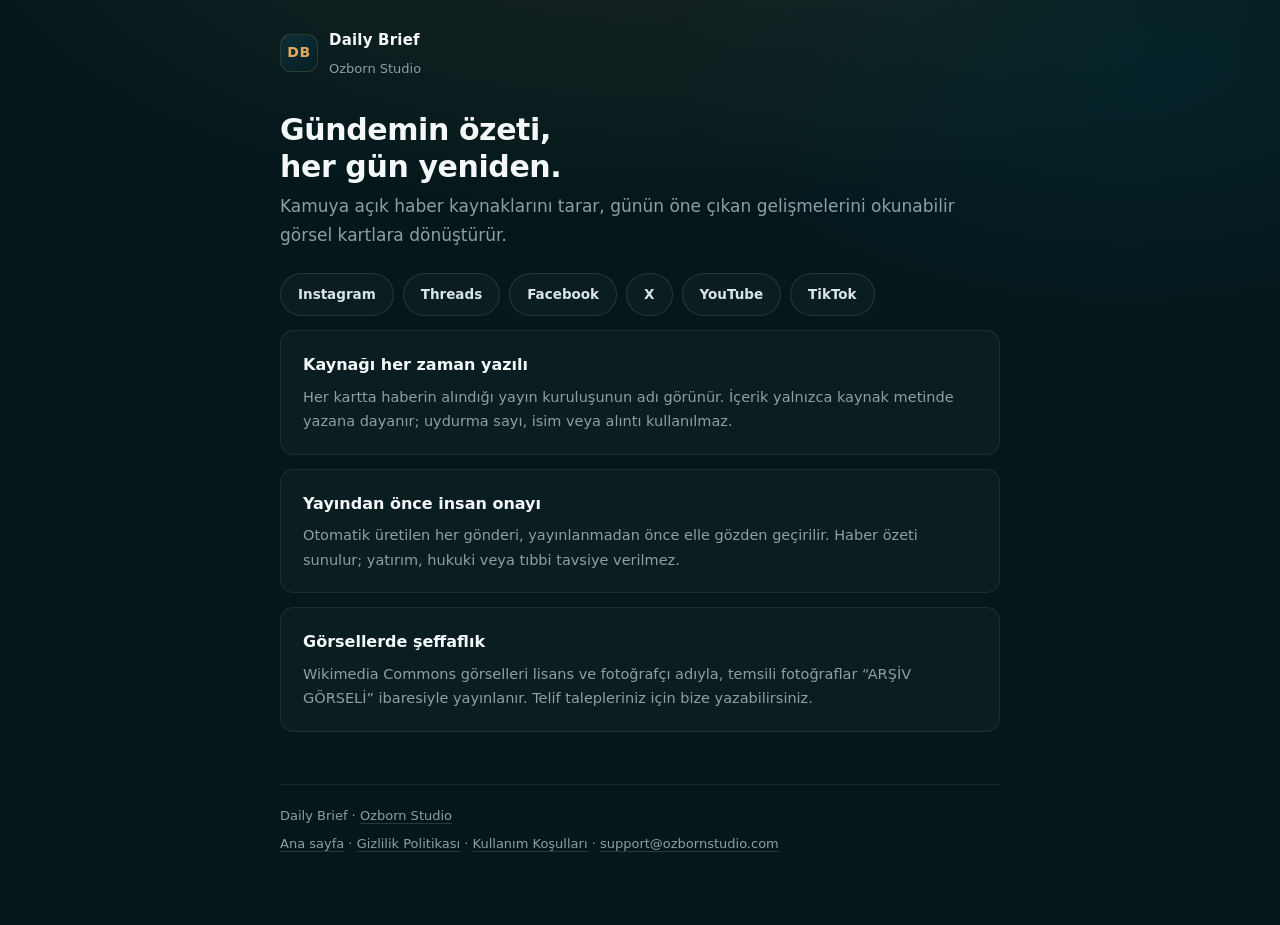
==== web/dailybrief/index.html @ d33b8d24 "feat(web): dailybrief.ozbornstudio.com tanitim ve yasal sayfalari NEDEN BU KLASOR BURADA Bir web sit" ====
<!DOCTYPE html>
<html lang="tr">
<head>
<meta charset="UTF-8">
<meta name="viewport" content="width=device-width, initial-scale=1.0">
<meta name="color-scheme" content="dark">
<title>Daily Brief — Günlük Haber Özeti</title>
<style>
/* Daily Brief — ortak stil.
   Renkler slaytlardaki marka paletinden alındı:
   petrol #04181C zemin, kehribar #E2AA58 vurgu, turkuaz #06B6D4 ikincil. */
:root{
  --petrol:#04181C; --petrol-2:#07222a;
  --kehribar:#E2AA58; --turkuaz:#06B6D4;
  --metin:#dbe4e6; --soluk:#8ba0a5; --baslik:#f4f8f8;
  --cizgi:rgba(226,170,88,.16); --kart:rgba(255,255,255,.028);
}
*{box-sizing:border-box}
html{-webkit-text-size-adjust:100%}
body{
  margin:0; padding:0 20px 64px;
  font-family:-apple-system,BlinkMacSystemFont,"Segoe UI",system-ui,sans-serif;
  font-size:16px; line-height:1.7; color:var(--metin);
  background:var(--petrol);
  background-image:
    radial-gradient(1100px 520px at 50% -12%, rgba(226,170,88,.10), transparent 62%),
    radial-gradient(760px 420px at 88% 6%, rgba(6,182,212,.07), transparent 60%);
  background-repeat:no-repeat;
}
.sayfa{max-width:720px;margin:0 auto}

/* --- üst şerit --- */
.ust{display:flex;align-items:center;gap:11px;padding:26px 0 4px}
.rozet{
  width:38px;height:38px;border-radius:11px;flex:none;
  display:grid;place-items:center;
  background:linear-gradient(145deg,#0d2f38,#061e24);
  border:1px solid var(--cizgi);
  color:var(--kehribar);font-weight:800;font-size:14px;letter-spacing:.5px;
}
.ust b{color:var(--baslik);font-size:15px;font-weight:650;letter-spacing:.2px}
.ust span{color:var(--soluk);font-size:13px}

h1{color:var(--baslik);font-size:30px;line-height:1.25;margin:26px 0 6px;letter-spacing:-.4px}
h2{color:var(--kehribar);font-size:16px;margin:34px 0 8px;letter-spacing:.2px}
h3{color:var(--baslik);font-size:16px;margin:0 0 6px}
p{margin:0 0 14px}
a{color:var(--kehribar);text-decoration:none;border-bottom:1px solid rgba(226,170,88,.32)}
a:hover{border-bottom-color:var(--kehribar)}
strong{color:var(--baslik);font-weight:650}
code{background:rgba(255,255,255,.06);padding:1px 6px;border-radius:5px;font-size:.9em}
ul{padding-left:20px;margin:0 0 14px}
li{margin:5px 0}
.updated{color:var(--soluk);font-size:13.5px;margin:0 0 22px}

/* --- dil sekmeleri --- */
.tabs{display:flex;gap:4px;margin:22px 0 26px;
  border-bottom:1px solid rgba(255,255,255,.07)}
.tab{padding:9px 16px;background:none;border:0;border-bottom:2px solid transparent;
  color:var(--soluk);font-size:13.5px;font-weight:650;cursor:pointer;
  font-family:inherit;transition:color .15s}
.tab:hover{color:var(--metin)}
.tab.active{color:var(--kehribar);border-bottom-color:var(--kehribar)}
.lang{display:none}
.lang.active{display:block}

/* --- kanal düğmeleri --- */
.kanallar{display:flex;flex-wrap:wrap;gap:9px;margin:24px 0 6px}
.kanallar a{
  padding:9px 17px;border-radius:999px;border:1px solid var(--cizgi);
  background:var(--kart);color:var(--metin);font-size:13.5px;font-weight:650;
  transition:border-color .16s, color .16s, background .16s}
.kanallar a:hover{border-color:var(--kehribar);color:var(--kehribar);
  background:rgba(226,170,88,.07)}

/* --- kartlar --- */
.kart{border:1px solid rgba(255,255,255,.075);border-radius:14px;
  background:var(--kart);padding:20px 22px;margin:14px 0}
.kart p{color:var(--soluk);font-size:14.5px;margin:0}

footer{margin-top:52px;padding-top:20px;border-top:1px solid rgba(255,255,255,.07);
  color:var(--soluk);font-size:13px}
footer a{color:var(--soluk);border-bottom-color:rgba(255,255,255,.14)}
footer a:hover{color:var(--kehribar)}
footer p{margin:0 0 6px}

@media (max-width:560px){
  h1{font-size:25px}
  body{padding:0 16px 48px}
}
</style>
</head>
<body>
<div class="sayfa">
<div class="ust">
  <div class="rozet">DB</div>
  <div><b>Daily Brief</b><br><span>Ozborn Studio</span></div>
</div>

<h1>Gündemin özeti,<br>her gün yeniden.</h1>
<p style="color:var(--soluk);font-size:17px;margin-bottom:4px">
  Kamuya açık haber kaynaklarını tarar, günün öne çıkan gelişmelerini
  okunabilir görsel kartlara dönüştürür.</p>

<div class="kanallar">
  <a href="https://instagram.com/dailybrief.co">Instagram</a>
  <a href="https://www.threads.net/@dailybrief.co">Threads</a>
  <a href="https://www.facebook.com/1257779344086239">Facebook</a>
  <a href="https://x.com/dailybrief_co">X</a>
  <a href="https://www.youtube.com/@Do%C4%9Fukan%C3%96ZDO%C4%9EAN-t9f">YouTube</a>
  <a href="https://www.tiktok.com/@dailybrief.co">TikTok</a>
</div>

<div class="kart">
  <h3>Kaynağı her zaman yazılı</h3>
  <p>Her kartta haberin alındığı yayın kuruluşunun adı görünür. İçerik yalnızca
     kaynak metinde yazana dayanır; uydurma sayı, isim veya alıntı kullanılmaz.</p>
</div>

<div class="kart">
  <h3>Yayından önce insan onayı</h3>
  <p>Otomatik üretilen her gönderi, yayınlanmadan önce elle gözden geçirilir.
     Haber özeti sunulur; yatırım, hukuki veya tıbbi tavsiye verilmez.</p>
</div>

<div class="kart">
  <h3>Görsellerde şeffaflık</h3>
  <p>Wikimedia Commons görselleri lisans ve fotoğrafçı adıyla, temsili
     fotoğraflar &ldquo;ARŞİV GÖRSELİ&rdquo; ibaresiyle yayınlanır. Telif
     talepleriniz için bize yazabilirsiniz.</p>
</div>

<footer>
  <p>Daily Brief · <a href="https://ozbornstudio.com">Ozborn Studio</a></p>
  <p><a href="/">Ana sayfa</a> · <a href="/privacy">Gizlilik Politikası</a> ·
     <a href="/terms">Kullanım Koşulları</a> ·
     <a href="mailto:support@ozbornstudio.com">support@ozbornstudio.com</a></p>
</footer>
</div>
</body>
</html>
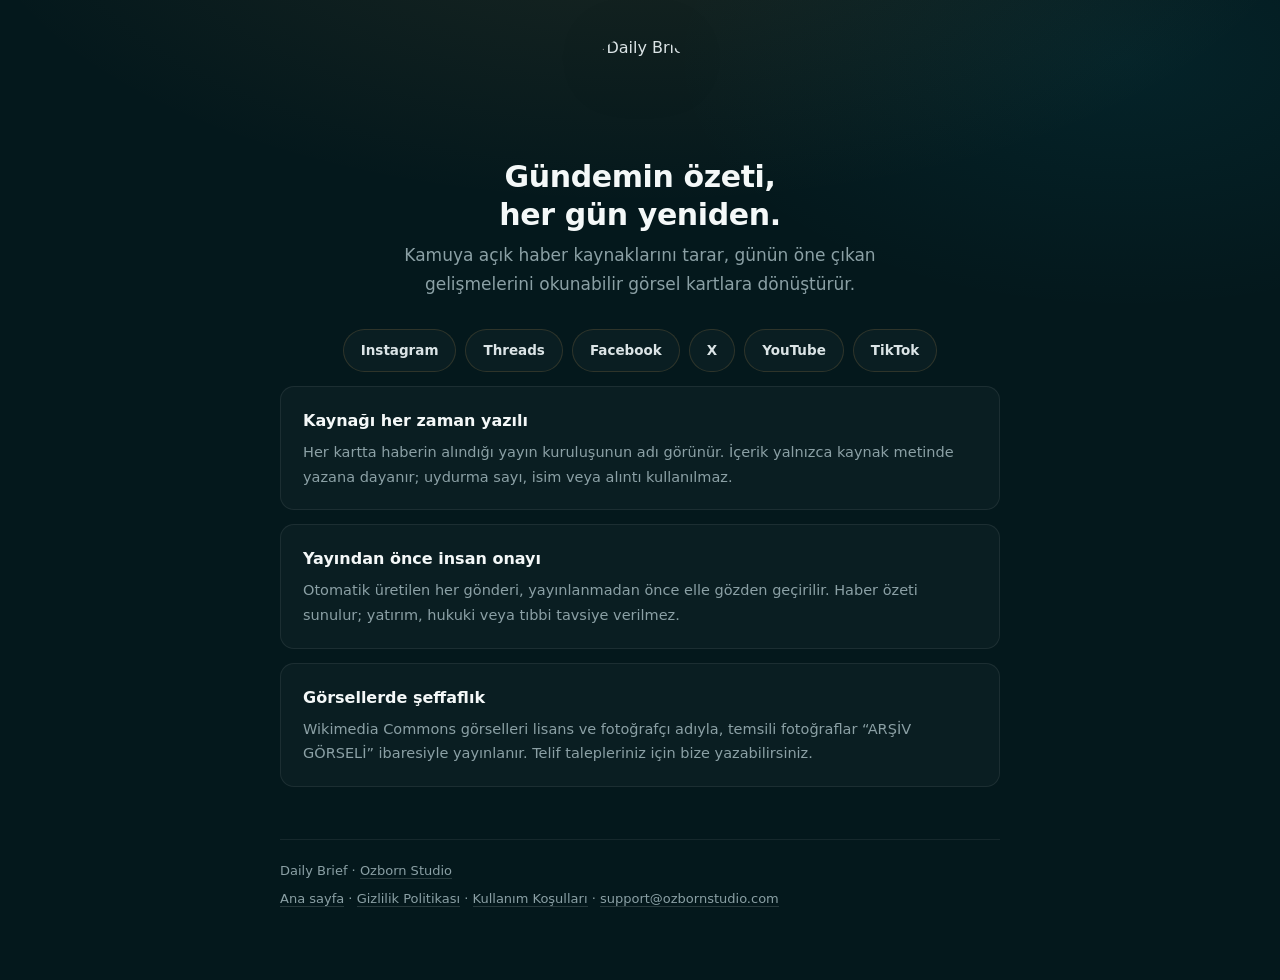
==== commit da584e19: "feat(web): marka logosu eklendi + Facebook baglantisi KULLANICI ISTEGI: "facebook sayfasi neden yok," ====
--- a/web/dailybrief/index.html
+++ b/web/dailybrief/index.html
@@ -4,6 +4,8 @@
 <meta charset="UTF-8">
 <meta name="viewport" content="width=device-width, initial-scale=1.0">
 <meta name="color-scheme" content="dark">
+<link rel="icon" type="image/png" href="/favicon.png">
+<link rel="apple-touch-icon" href="/favicon.png">
 <title>Daily Brief — Günlük Haber Özeti</title>
 <style>
 /* Daily Brief — ortak stil.
@@ -31,13 +33,22 @@
 
 /* --- üst şerit --- */
 .ust{display:flex;align-items:center;gap:11px;padding:26px 0 4px}
-.rozet{
-  width:38px;height:38px;border-radius:11px;flex:none;
-  display:grid;place-items:center;
-  background:linear-gradient(145deg,#0d2f38,#061e24);
-  border:1px solid var(--cizgi);
-  color:var(--kehribar);font-weight:800;font-size:14px;letter-spacing:.5px;
-}
+/* ⚠️ LOGO KÜÇÜKKEN OKUNMUYOR. Marka logosu ayrıntılı bir rozet
+   (küre, RSS dalgaları, kabartma DB harfleri) ve 40px'te koyu zeminde
+   lekeye dönüşüyor — ölçüldü. Bu yüzden iki boy var:
+     .kahraman  ana sayfada, 104px, ortalanmış  → ayrıntı görünüyor
+     .rozet     yasal sayfaların üst şeridinde, 46px → tanınıyor ama
+                sayfanın önüne geçmiyor
+   Dairesel logonun kendi metal kenarı olduğu için ek çerçeve/zemin
+   verilmiyor; üst üste binen iki çember kirli duruyordu. */
+.rozet{width:46px;height:46px;flex:none;display:block;border-radius:50%}
+.kahraman{text-align:center;padding:34px 0 6px}
+.kahraman img{width:104px;height:104px;border-radius:50%;display:inline-block;
+  filter:drop-shadow(0 10px 26px rgba(0,0,0,.55))}
+.kahraman h1{margin:20px 0 8px}
+.kahraman .slogan{color:var(--soluk);font-size:17px;max-width:520px;
+  margin:0 auto}
+.kahraman + .kanallar{justify-content:center}
 .ust b{color:var(--baslik);font-size:15px;font-weight:650;letter-spacing:.2px}
 .ust span{color:var(--soluk);font-size:13px}
 
@@ -92,15 +103,12 @@
 </head>
 <body>
 <div class="sayfa">
-<div class="ust">
-  <div class="rozet">DB</div>
-  <div><b>Daily Brief</b><br><span>Ozborn Studio</span></div>
+<div class="kahraman">
+  <img src="/logo.webp" alt="Daily Brief" width="104" height="104">
+  <h1>Gündemin özeti,<br>her gün yeniden.</h1>
+  <p class="slogan">Kamuya açık haber kaynaklarını tarar, günün öne çıkan
+     gelişmelerini okunabilir görsel kartlara dönüştürür.</p>
 </div>
-
-<h1>Gündemin özeti,<br>her gün yeniden.</h1>
-<p style="color:var(--soluk);font-size:17px;margin-bottom:4px">
-  Kamuya açık haber kaynaklarını tarar, günün öne çıkan gelişmelerini
-  okunabilir görsel kartlara dönüştürür.</p>
 
 <div class="kanallar">
   <a href="https://instagram.com/dailybrief.co">Instagram</a>
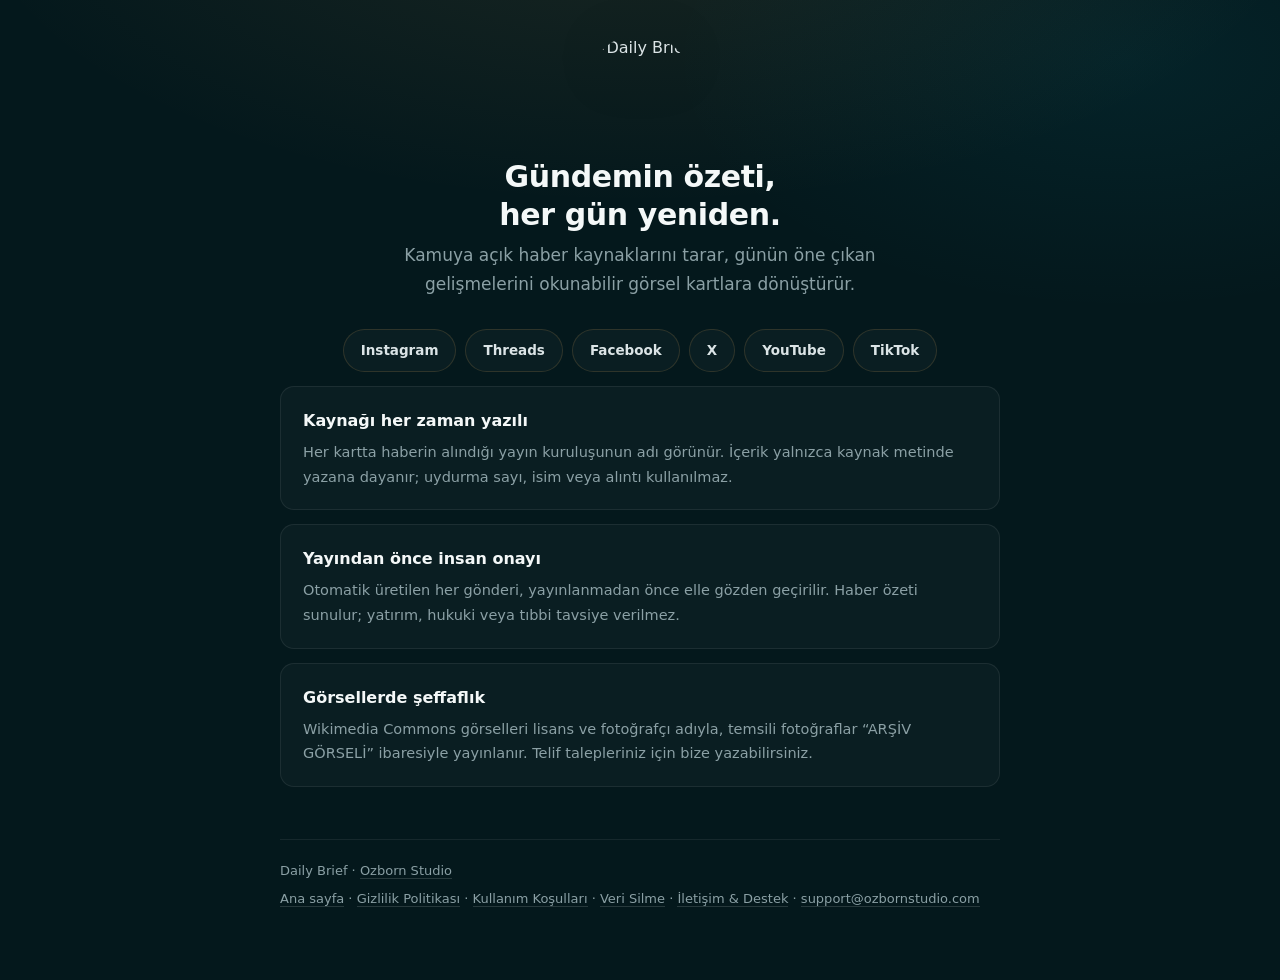
==== commit c25cca0e: "feat(web): add deletion and contact pages for app audit" ====
--- a/web/dailybrief/index.html
+++ b/web/dailybrief/index.html
@@ -115,7 +115,7 @@
   <a href="https://www.threads.net/@dailybrief.co">Threads</a>
   <a href="https://www.facebook.com/1257779344086239">Facebook</a>
   <a href="https://x.com/dailybrief_co">X</a>
-  <a href="https://www.youtube.com/@Do%C4%9Fukan%C3%96ZDO%C4%9EAN-t9f">YouTube</a>
+  <a href="https://www.youtube.com/@DailyBrief-y3t">YouTube</a>
   <a href="https://www.tiktok.com/@dailybrief.co">TikTok</a>
 </div>
 
@@ -142,6 +142,8 @@
   <p>Daily Brief · <a href="https://ozbornstudio.com">Ozborn Studio</a></p>
   <p><a href="/">Ana sayfa</a> · <a href="/privacy">Gizlilik Politikası</a> ·
      <a href="/terms">Kullanım Koşulları</a> ·
+     <a href="/deletion">Veri Silme</a> ·
+     <a href="/contact">İletişim &amp; Destek</a> ·
      <a href="mailto:support@ozbornstudio.com">support@ozbornstudio.com</a></p>
 </footer>
 </div>
